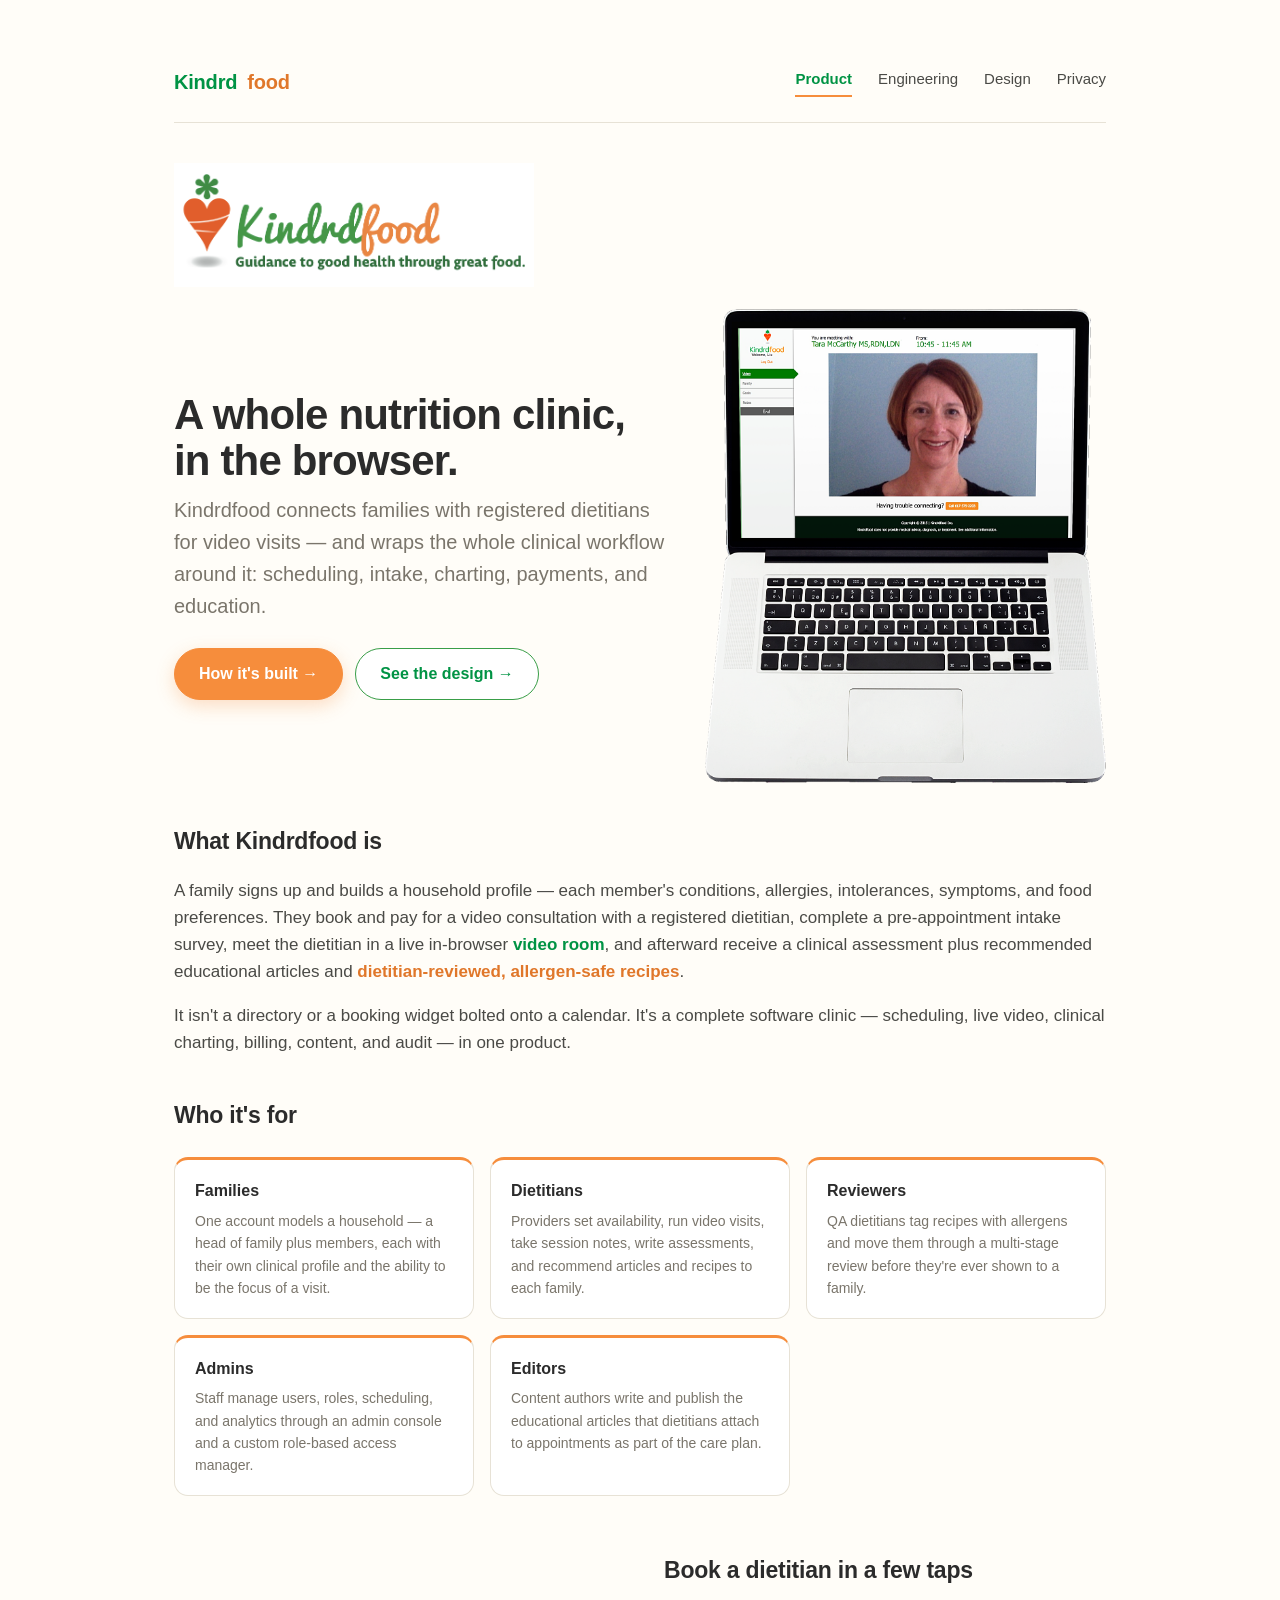
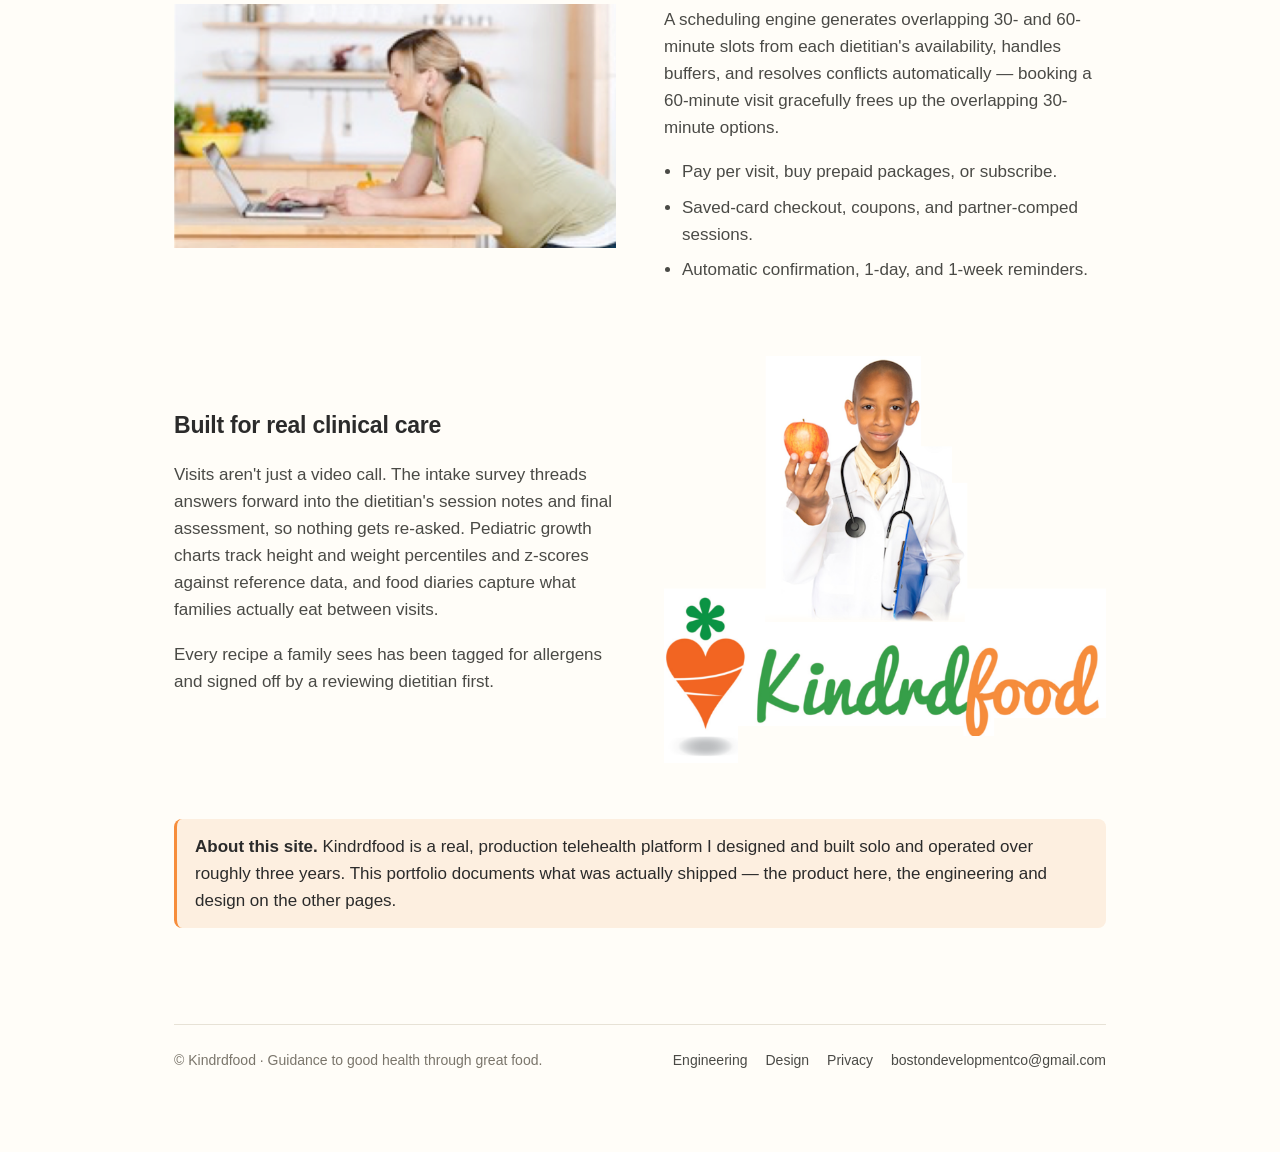
==== index.html @ 62907e41 "Kindrdfood portfolio site — Product, Engineering, Design Static showcase of the Kindrdfood telehealt" ====
<!doctype html>
<html lang="en">
  <head>
    <meta charset="utf-8" />
    <meta name="viewport" content="width=device-width, initial-scale=1" />
    <title>Kindrdfood — telehealth nutrition care for families</title>
    <meta
      name="description"
      content="Kindrdfood is a video-first telehealth nutrition platform connecting families with registered dietitians — scheduling, live video visits, clinical charting, payments, and dietitian-reviewed recipes. Designed and built solo."
    />
    <link rel="icon" type="image/jpeg" href="assets/favicon.jpg" />
    <link rel="apple-touch-icon" href="assets/favicon.jpg" />
    <meta name="theme-color" content="#F68D3C" />
    <link rel="stylesheet" href="styles.css" />
  </head>
  <body>
    <main class="page wide">
      <nav class="site-nav" aria-label="Primary">
        <a class="nav-brand" href="index.html">
          <span class="brand-k">Kindrd</span><span class="brand-f">food</span>
        </a>
        <div class="nav-links">
          <a href="index.html" class="active">Product</a>
          <a href="engineering.html">Engineering</a>
          <a href="design.html">Design</a>
          <a href="privacy.html">Privacy</a>
        </div>
      </nav>

      <header class="hero">
        <img class="hero-logo" src="assets/kindrdfood-logo.png"
             alt="Kindrdfood — guidance to good health through great food" />
        <div class="hero-grid">
          <div class="hero-copy">
            <h1>A whole nutrition clinic, in the browser.</h1>
            <p class="lede">
              Kindrdfood connects families with registered dietitians for video
              visits — and wraps the whole clinical workflow around it:
              scheduling, intake, charting, payments, and education.
            </p>
            <div class="cta-row">
              <a class="btn" href="engineering.html">How it's built →</a>
              <a class="btn btn-secondary" href="design.html">See the design →</a>
            </div>
          </div>
          <div class="hero-visual">
            <div class="screenshot">
              <img src="assets/screen-video-room.png"
                   alt="The live Kindrdfood video consultation room — a family meeting their registered dietitian, Tara McCarthy, MS, RD, LDN, in the browser." />
            </div>
          </div>
        </div>
      </header>

      <!-- What it is ----------------------------------------------------- -->
      <section>
        <h2>What Kindrdfood is</h2>
        <p>
          A family signs up and builds a household profile — each member's
          conditions, allergies, intolerances, symptoms, and food preferences.
          They book and pay for a video consultation with a registered
          dietitian, complete a pre-appointment intake survey, meet the
          dietitian in a live in-browser <span class="accent-g">video room</span>,
          and afterward receive a clinical assessment plus recommended
          educational articles and <span class="accent-o">dietitian-reviewed,
          allergen-safe recipes</span>.
        </p>
        <p>
          It isn't a directory or a booking widget bolted onto a calendar. It's
          a complete software clinic — scheduling, live video, clinical
          charting, billing, content, and audit — in one product.
        </p>
      </section>

      <!-- Who it's for --------------------------------------------------- -->
      <section>
        <h2>Who it's for</h2>
        <div class="persona-grid">
          <div class="persona">
            <h3>Families</h3>
            <p>One account models a household — a head of family plus members, each with their own clinical profile and the ability to be the focus of a visit.</p>
          </div>
          <div class="persona">
            <h3>Dietitians</h3>
            <p>Providers set availability, run video visits, take session notes, write assessments, and recommend articles and recipes to each family.</p>
          </div>
          <div class="persona">
            <h3>Reviewers</h3>
            <p>QA dietitians tag recipes with allergens and move them through a multi-stage review before they're ever shown to a family.</p>
          </div>
          <div class="persona">
            <h3>Admins</h3>
            <p>Staff manage users, roles, scheduling, and analytics through an admin console and a custom role-based access manager.</p>
          </div>
          <div class="persona">
            <h3>Editors</h3>
            <p>Content authors write and publish the educational articles that dietitians attach to appointments as part of the care plan.</p>
          </div>
        </div>
      </section>

      <!-- Capabilities (feature rows) ------------------------------------ -->
      <section class="feature-row">
        <div class="feature-shot">
          <div class="screenshot">
            <img src="assets/illus-computer-kitchen.png"
                 alt="Kindrdfood on a laptop in the kitchen — booking a dietitian video visit from home." />
          </div>
        </div>
        <div class="feature-copy">
          <h2>Book a dietitian in a few taps</h2>
          <p>
            A scheduling engine generates overlapping 30- and 60-minute slots
            from each dietitian's availability, handles buffers, and resolves
            conflicts automatically — booking a 60-minute visit gracefully
            frees up the overlapping 30-minute options.
          </p>
          <ul>
            <li>Pay per visit, buy prepaid packages, or subscribe.</li>
            <li>Saved-card checkout, coupons, and partner-comped sessions.</li>
            <li>Automatic confirmation, 1-day, and 1-week reminders.</li>
          </ul>
        </div>
      </section>

      <section class="feature-row reverse">
        <div class="feature-shot">
          <div class="screenshot">
            <img src="assets/illus-kid-doctor.png"
                 alt="A child in a lab coat holding an apple, beside the Kindrdfood logo — pediatric nutrition care." />
          </div>
        </div>
        <div class="feature-copy">
          <h2>Built for real clinical care</h2>
          <p>
            Visits aren't just a video call. The intake survey threads answers
            forward into the dietitian's session notes and final assessment, so
            nothing gets re-asked. Pediatric growth charts track height and
            weight percentiles and z-scores against reference data, and food
            diaries capture what families actually eat between visits.
          </p>
          <p>
            Every recipe a family sees has been tagged for allergens and signed
            off by a reviewing dietitian first.
          </p>
        </div>
      </section>

      <!-- Honest framing ------------------------------------------------- -->
      <section class="callout">
        <p>
          <strong>About this site.</strong> Kindrdfood is a real, production
          telehealth platform I designed and built solo and operated over
          roughly three years. This portfolio documents what was actually
          shipped — the product here, the engineering and design on the other
          pages.
        </p>
      </section>

      <footer class="site-footer">
        <p>© Kindrdfood · Guidance to good health through great food.</p>
        <div class="footer-links">
          <a href="engineering.html">Engineering</a>
          <a href="design.html">Design</a>
          <a href="privacy.html">Privacy</a>
          <a href="mailto:bostondevelopmentco@gmail.com">bostondevelopmentco@gmail.com</a>
        </div>
      </footer>
    </main>
  </body>
</html>
---- styles.css ----
:root {
  /* Real Kindrdfood brand palette — pulled from the production app's
     stylesheets and logo: carrot orange + two greens, warm neutrals. */
  --ink:       #2B2B2B;   /* text primary (legacy #2b2b2b) */
  --ink-soft:  #4A4A46;   /* slightly softer body copy */
  --muted:     #7A756B;   /* secondary text */
  --rule:      #E7E2D6;   /* warm divider */
  --bg:        #FFFDF8;   /* warm off-white page */
  --surface:   #FFFFFF;   /* card surface */
  --surface-warm: #FBF5EA;/* soft warm fill */

  /* Brand — carrot orange (primary) */
  --carrot:       #F68D3C;
  --carrot-deep:  #E0772A;  /* hover / pressed */
  --carrot-soft:  #FDEFE0;  /* light fills */

  /* Brand — green (Kindrd wordmark + leaf) */
  --green:        #399E48;
  --green-deep:   #009344;
  --green-soft:   #E8F3E7;

  --link: var(--green-deep);
}

* { box-sizing: border-box; }

html, body {
  margin: 0;
  padding: 0;
  background: var(--bg);
  color: var(--ink);
  font-family: -apple-system, BlinkMacSystemFont, "Segoe UI", Roboto,
    "Helvetica Neue", Arial, sans-serif;
  font-size: 17px;
  line-height: 1.6;
  -webkit-font-smoothing: antialiased;
}

.page {
  max-width: 720px;
  margin: 0 auto;
  padding: 48px 24px 80px;
}
.page.wide { max-width: 980px; }

.prose { max-width: 720px; margin: 0 auto; }

h1 {
  font-size: 42px;
  font-weight: 800;
  letter-spacing: -0.02em;
  margin: 0 0 10px;
  color: var(--ink);
  line-height: 1.1;
}
.lede { color: var(--muted); font-size: 20px; margin: 0; }

h2 {
  font-size: 23px;
  font-weight: 700;
  margin: 40px 0 12px;
  color: var(--ink);
  letter-spacing: -0.01em;
}
h3 { font-size: 17px; font-weight: 700; margin: 24px 0 8px; color: var(--ink); }

p, li { color: var(--ink-soft); }

a { color: var(--link); text-decoration: none; }
a:hover { text-decoration: underline; }

.meta { color: var(--muted); font-size: 14px; margin-top: 4px; }

/* Accent emphasis words */
.accent-o { color: var(--carrot-deep); font-weight: 600; }
.accent-g { color: var(--green-deep); font-weight: 600; }

/* Top nav -------------------------------------------------------------- */
.site-nav {
  display: flex;
  align-items: center;
  justify-content: space-between;
  padding: 18px 0 24px;
  border-bottom: 1px solid var(--rule);
  margin-bottom: 40px;
  gap: 16px;
}
.nav-brand {
  display: flex;
  align-items: center;
  gap: 10px;
  font-size: 20px;
  font-weight: 800;
  letter-spacing: -0.01em;
  color: var(--ink);
}
.nav-brand:hover { text-decoration: none; }
.nav-brand img { height: 30px; width: auto; display: block; }
.nav-brand .brand-k { color: var(--green-deep); }
.nav-brand .brand-f { color: var(--carrot-deep); }
.nav-links { display: flex; gap: 26px; }
.nav-links a {
  color: var(--ink-soft);
  font-size: 15px;
  padding-bottom: 4px;
  border-bottom: 2px solid transparent;
}
.nav-links a:hover { color: var(--ink); text-decoration: none; }
.nav-links a.active {
  color: var(--green-deep);
  font-weight: 700;
  border-bottom-color: var(--carrot);
}

/* Footer --------------------------------------------------------------- */
.site-footer {
  margin-top: 96px;
  padding-top: 24px;
  border-top: 1px solid var(--rule);
  color: var(--muted);
  font-size: 14px;
  display: flex;
  flex-wrap: wrap;
  gap: 12px 24px;
  justify-content: space-between;
  align-items: baseline;
}
.site-footer p { margin: 0; color: var(--muted); }
.site-footer .footer-links { display: flex; gap: 18px; flex-wrap: wrap; }
.site-footer a { color: var(--ink-soft); }

/* Kicker + page lede --------------------------------------------------- */
.kicker {
  text-transform: uppercase;
  letter-spacing: 0.12em;
  font-size: 12px;
  font-weight: 700;
  color: var(--carrot-deep);
  margin-bottom: 14px;
}
.page-lede {
  font-size: 21px;
  line-height: 1.5;
  color: var(--ink-soft);
  max-width: 740px;
  margin: 0 0 8px;
}

/* Hero ----------------------------------------------------------------- */
.hero { margin-bottom: 28px; }
.hero-logo { max-width: 360px; width: 100%; height: auto; margin: 0 0 22px; display: block; }
.hero-grid {
  display: grid;
  grid-template-columns: 1.1fr 0.9fr;
  gap: 40px;
  align-items: center;
}
.hero-grid .hero-visual img {
  width: 100%; height: auto; display: block;
  border-radius: 16px;
}
@media (max-width: 760px) {
  .hero-grid { grid-template-columns: 1fr; gap: 24px; }
}

/* CTA row + buttons ---------------------------------------------------- */
.cta-row { display: flex; flex-wrap: wrap; gap: 12px; margin-top: 26px; }
.btn {
  display: inline-block;
  padding: 12px 24px;
  border-radius: 999px;
  font-size: 16px;
  font-weight: 700;
  background: var(--carrot);
  color: #fff;
  border: 1px solid var(--carrot);
  box-shadow: 0 6px 18px rgba(246, 141, 60, 0.28);
  transition: background-color .15s ease, border-color .15s ease,
    transform .15s ease, box-shadow .15s ease;
}
.btn:hover {
  text-decoration: none;
  background: var(--carrot-deep);
  border-color: var(--carrot-deep);
  color: #fff;
  transform: translateY(-1px);
  box-shadow: 0 8px 22px rgba(224, 119, 42, 0.34);
}
.btn:active { transform: translateY(0); box-shadow: 0 4px 12px rgba(224, 119, 42, 0.24); }
.btn-secondary {
  background: #fff;
  color: var(--green-deep);
  border: 1px solid var(--green);
  box-shadow: none;
}
.btn-secondary:hover {
  background: var(--green-soft);
  color: var(--green-deep);
  border-color: var(--green-deep);
  box-shadow: none;
}

/* Screenshot / illustration containers --------------------------------- */
.screenshot img, .feature-shot img, .inline-shot img {
  display: block; width: 100%; height: auto;
}
.screenshot-strip {
  display: grid;
  grid-template-columns: repeat(3, 1fr);
  gap: 20px;
  margin: 32px 0 8px;
}
@media (max-width: 720px) { .screenshot-strip { grid-template-columns: 1fr; } }

/* Aspect-ratio placeholder (for screenshots to be supplied) ------------ */
.placeholder {
  background:
    repeating-linear-gradient(135deg, var(--carrot-soft) 0 14px, #fff 14px 28px);
  border: 1px dashed var(--rule);
  border-radius: 14px;
  display: flex;
  flex-direction: column;
  align-items: center;
  justify-content: center;
  text-align: center;
  color: var(--muted);
  font-size: 13px;
  padding: 18px;
  gap: 4px;
}
.placeholder.ar-wide   { aspect-ratio: 16 / 10; }
.placeholder.ar-square { aspect-ratio: 1 / 1; }
.placeholder .ph-tag {
  font-size: 11px; text-transform: uppercase; letter-spacing: .1em;
  color: var(--carrot-deep); font-weight: 700;
}

/* Feature rows (alternating image / copy) ------------------------------ */
.feature-row {
  display: grid;
  grid-template-columns: 1fr 1fr;
  gap: 48px;
  align-items: center;
  margin: 56px 0;
}
.feature-row.reverse > .feature-shot { order: 2; }
.feature-row .feature-copy h2 { margin-top: 0; }
.feature-row .feature-copy ol, .feature-row .feature-copy ul { padding-left: 18px; }
.feature-row .feature-copy li { margin: 8px 0; }
@media (max-width: 760px) {
  .feature-row { grid-template-columns: 1fr; gap: 28px; }
  .feature-row.reverse > .feature-shot { order: 0; }
}

/* Stat grid ------------------------------------------------------------ */
.stat-grid {
  display: grid;
  grid-template-columns: repeat(3, 1fr);
  gap: 16px;
  margin: 32px 0 48px;
}
.stat {
  background: var(--surface);
  border: 1px solid var(--rule);
  border-radius: 16px;
  padding: 20px 22px;
}
.stat-num {
  font-size: 32px; font-weight: 800; letter-spacing: -0.02em;
  color: var(--green-deep); display: block; line-height: 1.1;
}
.stat-label { font-size: 13px; color: var(--muted); margin-top: 6px; display: block; line-height: 1.45; }
@media (max-width: 720px) { .stat-grid { grid-template-columns: 1fr 1fr; } }

/* Cards ---------------------------------------------------------------- */
.card {
  background: var(--surface);
  border: 1px solid var(--rule);
  border-radius: 20px;
  padding: 28px 30px;
  margin: 24px 0;
}
.card > h2:first-child, .card > h3:first-child { margin-top: 0; }

/* Persona grid --------------------------------------------------------- */
.persona-grid {
  display: grid;
  grid-template-columns: repeat(3, 1fr);
  gap: 16px;
  margin: 24px 0;
}
.persona {
  background: var(--surface);
  border: 1px solid var(--rule);
  border-top: 3px solid var(--carrot);
  border-radius: 14px;
  padding: 18px 20px;
}
.persona h3 { margin: 0 0 6px; font-size: 16px; }
.persona p { margin: 0; font-size: 14px; color: var(--muted); }
@media (max-width: 720px) { .persona-grid { grid-template-columns: 1fr; } }

/* Hero-engine cards ---------------------------------------------------- */
.engine {
  background: var(--surface);
  border: 1px solid var(--rule);
  border-left: 4px solid var(--green);
  border-radius: 14px;
  padding: 22px 24px;
  margin: 16px 0;
}
.engine h3 { margin: 0 0 6px; font-size: 18px; }
.engine .engine-num {
  display: inline-block;
  font-size: 12px; font-weight: 800; letter-spacing: .08em;
  color: var(--carrot-deep);
  text-transform: uppercase;
  margin-bottom: 4px;
}
.engine p { margin: 0; font-size: 15px; }

/* Tech stack groups + pills ------------------------------------------- */
.stack-group { margin: 18px 0; }
.stack-group h3 {
  font-size: 13px; text-transform: uppercase; letter-spacing: 0.08em;
  color: var(--muted); margin: 0 0 10px; font-weight: 700;
}
.tech-tags { display: flex; flex-wrap: wrap; gap: 8px; }
.tech-tag {
  display: inline-block;
  padding: 6px 12px;
  border-radius: 999px;
  background: var(--surface-warm);
  border: 1px solid var(--rule);
  font-size: 13px;
  color: var(--ink-soft);
  font-variant-numeric: tabular-nums;
}

/* Pipeline stages ------------------------------------------------------ */
.pipeline { margin: 16px 0 8px; padding: 0; list-style: none; counter-reset: stage; }
.pipeline-stage { position: relative; padding: 12px 0 20px 56px; counter-increment: stage; }
.pipeline-stage::before {
  content: counter(stage);
  position: absolute; left: 0; top: 8px;
  width: 36px; height: 36px; border-radius: 50%;
  background: var(--green-deep); color: #fff;
  font-size: 14px; font-weight: 700;
  display: flex; align-items: center; justify-content: center;
}
.pipeline-stage::after {
  content: ""; position: absolute; left: 17px; top: 50px; bottom: -4px;
  width: 2px; background: var(--rule);
}
.pipeline-stage:last-child::after { display: none; }
.pipeline-stage h3 { margin: 0 0 4px; font-size: 16px; }
.pipeline-stage p { margin: 0; font-size: 15px; }

/* Swatches (design page) ---------------------------------------------- */
.swatch-grid {
  display: grid;
  grid-template-columns: repeat(auto-fit, minmax(120px, 1fr));
  gap: 12px;
  margin: 20px 0 8px;
}
.swatch {
  border: 1px solid var(--rule);
  border-radius: 12px;
  overflow: hidden;
  background: var(--surface);
}
.swatch .chip { height: 64px; }
.swatch .label { padding: 8px 12px; font-size: 12px; }
.swatch .label b { display: block; color: var(--ink); font-size: 13px; }
.swatch .label span { color: var(--muted); font-variant-numeric: tabular-nums; }

/* Inline code ---------------------------------------------------------- */
code.path, code {
  font-family: ui-monospace, SFMono-Regular, Menlo, Consolas, monospace;
  font-size: 0.88em;
  background: var(--surface-warm);
  border: 1px solid var(--rule);
  border-radius: 4px;
  padding: 1px 6px;
  color: var(--ink);
  overflow-wrap: anywhere;
  word-break: break-word;
}

/* Callout -------------------------------------------------------------- */
.callout {
  background: var(--carrot-soft);
  border-left: 3px solid var(--carrot);
  padding: 14px 18px;
  margin: 20px 0;
  border-radius: 8px;
}
.callout p { margin: 0; color: var(--ink); }

/* Tables --------------------------------------------------------------- */
table { width: 100%; border-collapse: collapse; margin: 16px 0 24px; font-size: 15px; }
th, td { text-align: left; padding: 10px 12px; border-bottom: 1px solid var(--rule); vertical-align: top; }
th { font-weight: 700; color: var(--ink); background: var(--green-soft); }

/* Closing block -------------------------------------------------------- */
.closing {
  margin-top: 64px;
  padding: 36px 30px;
  background: var(--surface-warm);
  border-radius: 20px;
  border: 1px solid var(--rule);
}
.closing h2 { margin-top: 0; }
.closing .contact-row { display: flex; flex-wrap: wrap; gap: 18px; margin-top: 16px; font-size: 15px; }

/* Responsive ----------------------------------------------------------- */
@media (max-width: 640px) {
  .page { padding: 32px 20px 64px; }
  .site-nav { padding: 14px 0 18px; margin-bottom: 28px; }
  .nav-links { gap: 18px; }
  .nav-links a { font-size: 14px; }
  h1 { font-size: 34px; }
  .page-lede { font-size: 19px; }
  .lede { font-size: 18px; }
  h2 { font-size: 21px; }
  .stat-num { font-size: 28px; }
  .card { padding: 22px 20px; border-radius: 16px; }
  .closing { padding: 28px 22px; }
  .pipeline-stage { padding-left: 48px; }
}
@media (max-width: 420px) {
  .page { padding: 24px 16px 56px; }
  .site-nav { flex-direction: column; align-items: center; gap: 12px; }
  .nav-links { flex-wrap: wrap; justify-content: center; gap: 8px 20px; width: 100%; }
  h1 { font-size: 30px; }
  .cta-row { flex-direction: column; align-items: stretch; }
  .btn { text-align: center; }
  .stat-grid { grid-template-columns: 1fr; }
  .site-footer { flex-direction: column; align-items: center; text-align: center; gap: 10px; }
  .site-footer .footer-links { justify-content: center; }
}
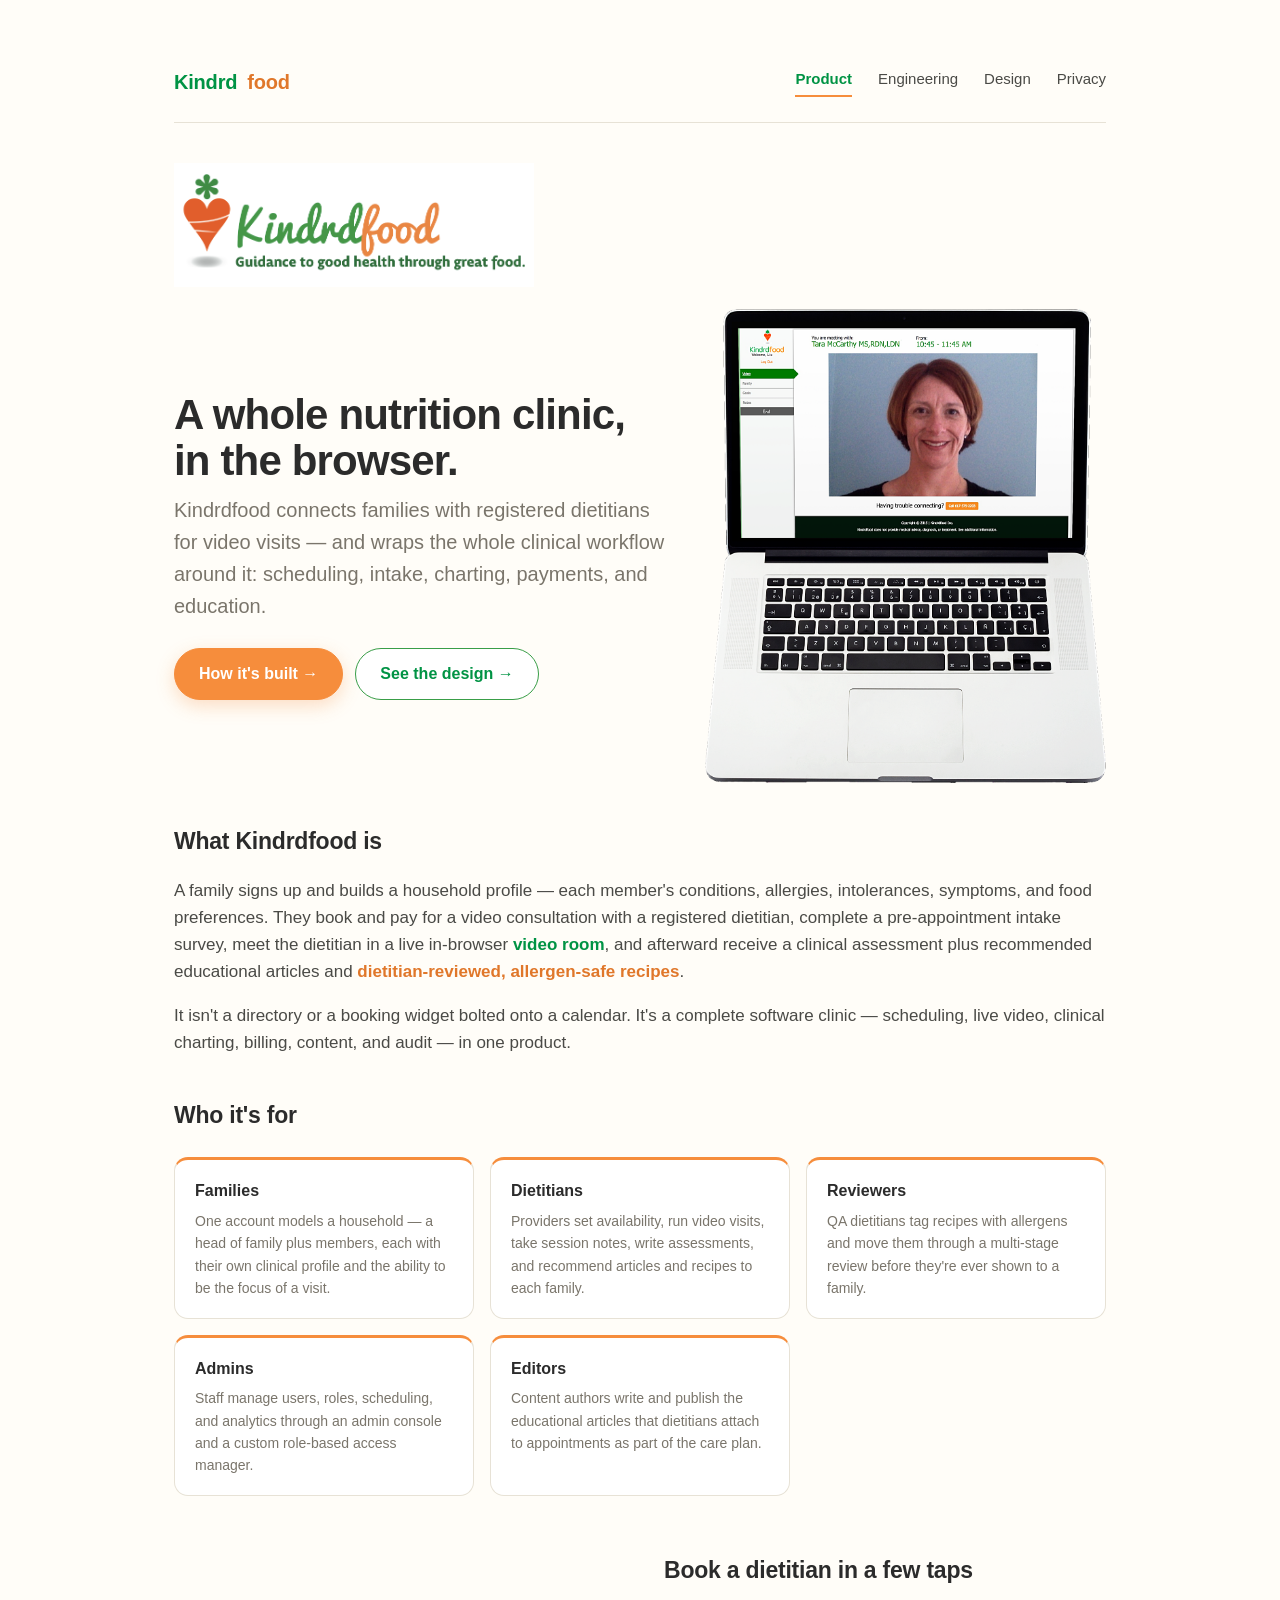
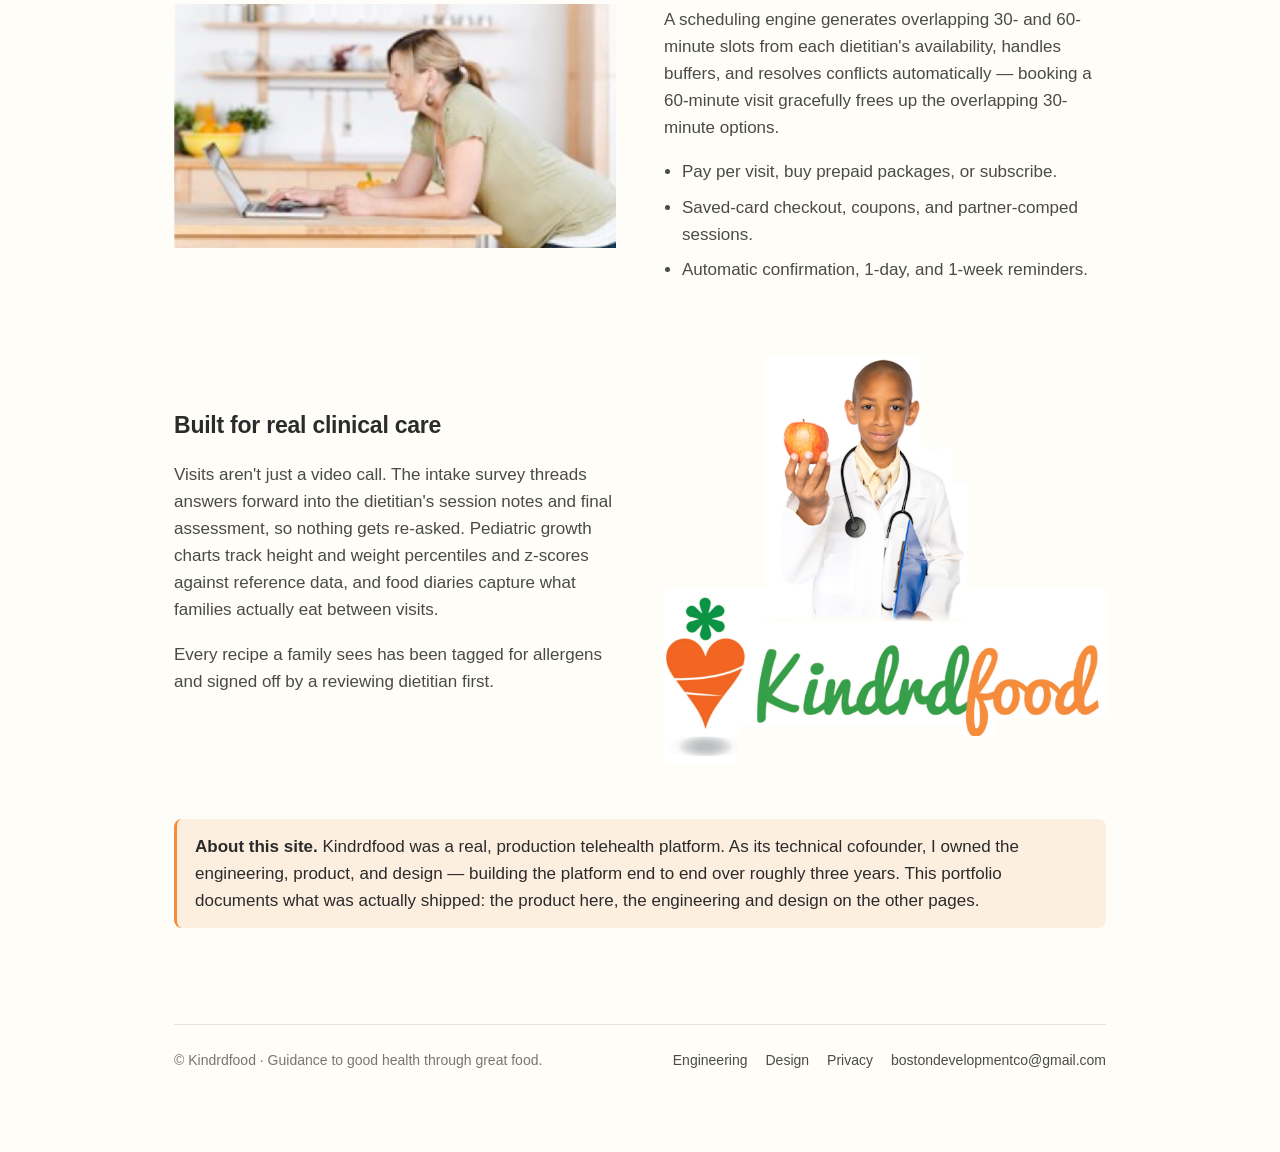
==== commit 5d55a1a4: "Reframe ownership as technical cofounder; remove nonexistent domain Replace solo/sole-operator langu" ====
--- a/index.html
+++ b/index.html
@@ -6,7 +6,7 @@
     <title>Kindrdfood — telehealth nutrition care for families</title>
     <meta
       name="description"
-      content="Kindrdfood is a video-first telehealth nutrition platform connecting families with registered dietitians — scheduling, live video visits, clinical charting, payments, and dietitian-reviewed recipes. Designed and built solo."
+      content="Kindrdfood is a video-first telehealth nutrition platform connecting families with registered dietitians — scheduling, live video visits, clinical charting, payments, and dietitian-reviewed recipes. Built by its technical cofounder."
     />
     <link rel="icon" type="image/jpeg" href="assets/favicon.jpg" />
     <link rel="apple-touch-icon" href="assets/favicon.jpg" />
@@ -149,10 +149,11 @@
       <!-- Honest framing ------------------------------------------------- -->
       <section class="callout">
         <p>
-          <strong>About this site.</strong> Kindrdfood is a real, production
-          telehealth platform I designed and built solo and operated over
-          roughly three years. This portfolio documents what was actually
-          shipped — the product here, the engineering and design on the other
+          <strong>About this site.</strong> Kindrdfood was a real, production
+          telehealth platform. As its technical cofounder, I owned the
+          engineering, product, and design — building the platform end to end
+          over roughly three years. This portfolio documents what was actually
+          shipped: the product here, the engineering and design on the other
           pages.
         </p>
       </section>
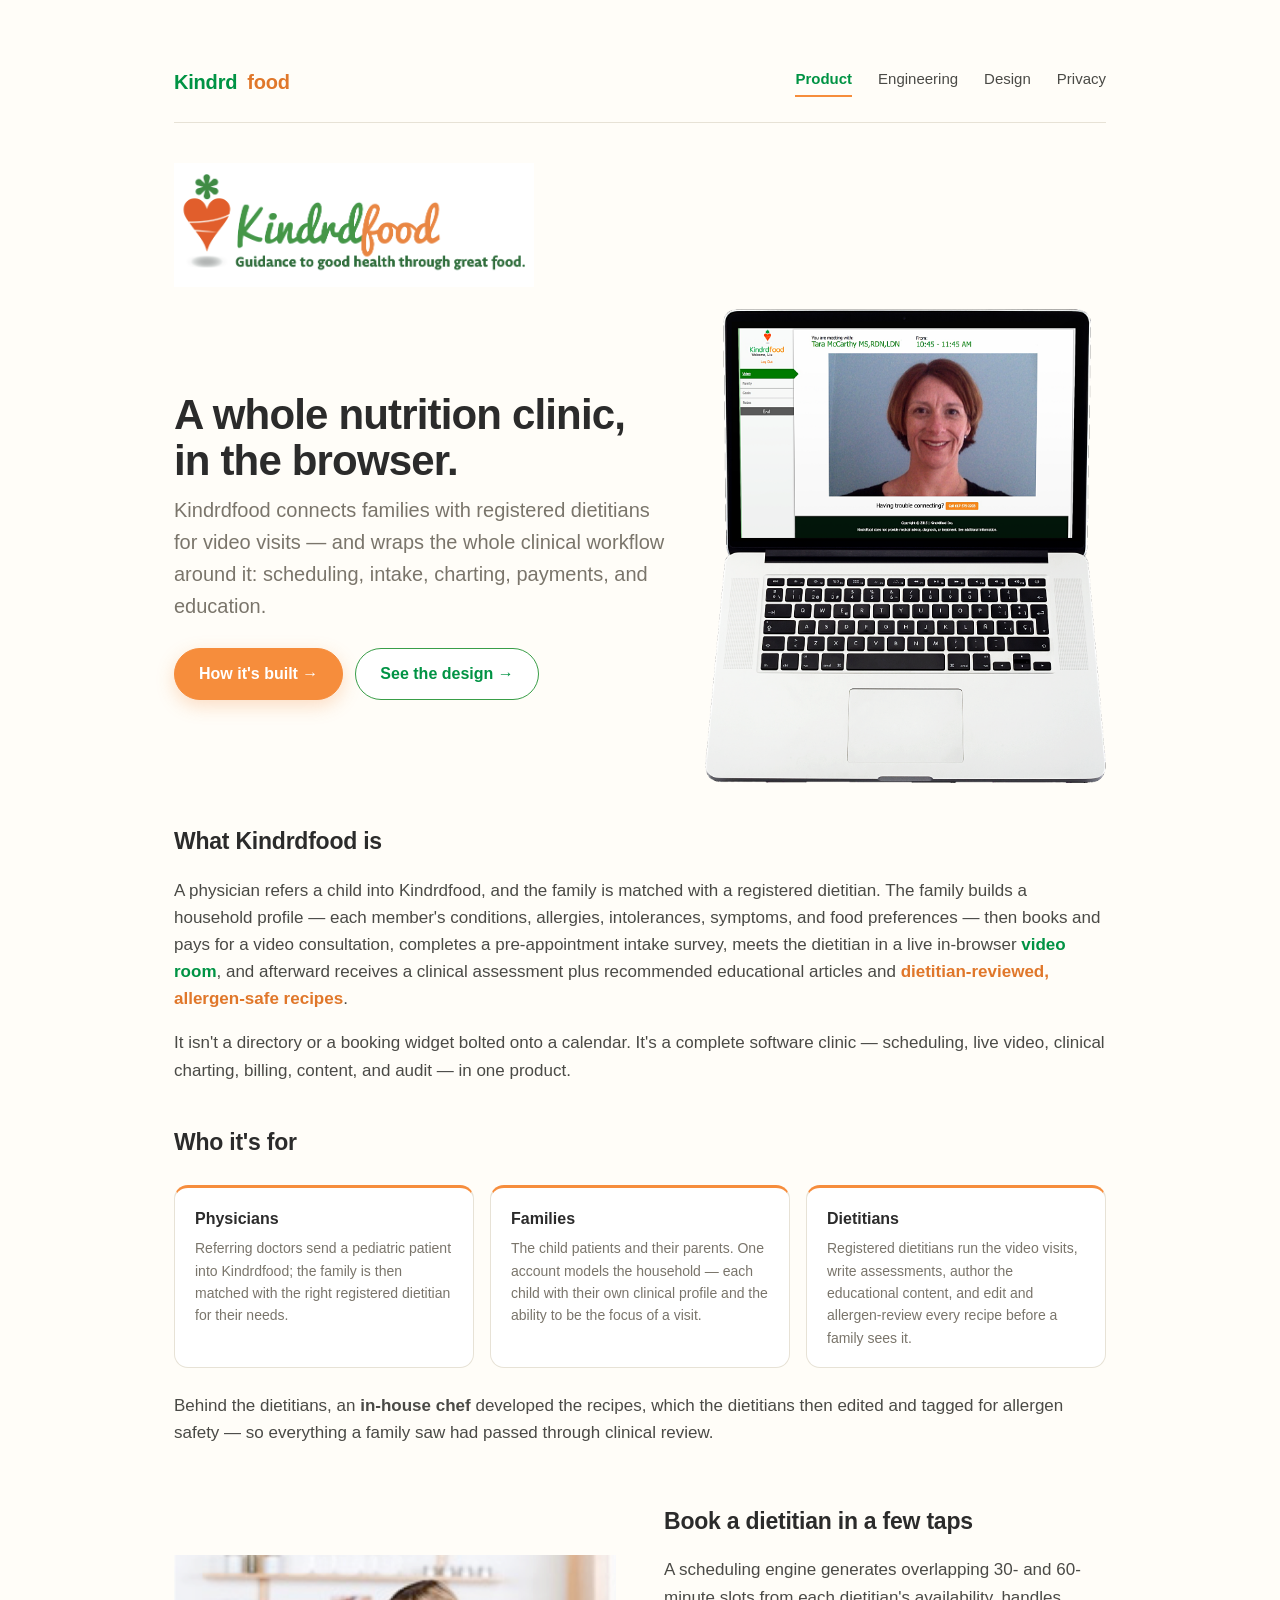
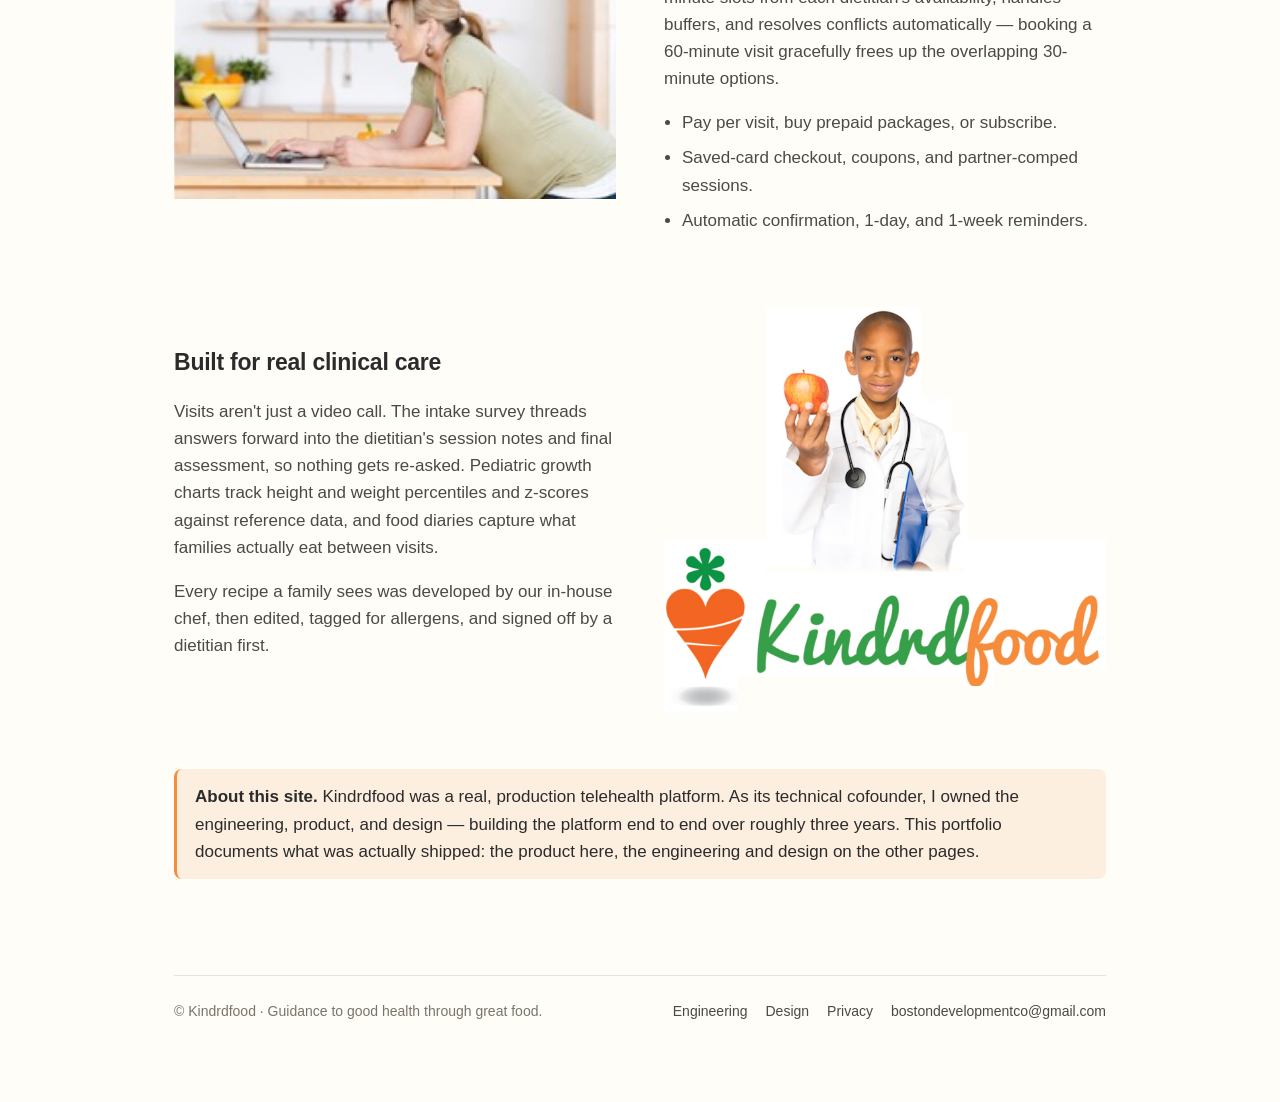
==== commit 8dced2f0: "Correct personas: physician referral → dietitian match → family Replace the over-listed persona set " ====
--- a/index.html
+++ b/index.html
@@ -56,14 +56,15 @@
       <section>
         <h2>What Kindrdfood is</h2>
         <p>
-          A family signs up and builds a household profile — each member's
-          conditions, allergies, intolerances, symptoms, and food preferences.
-          They book and pay for a video consultation with a registered
-          dietitian, complete a pre-appointment intake survey, meet the
-          dietitian in a live in-browser <span class="accent-g">video room</span>,
-          and afterward receive a clinical assessment plus recommended
-          educational articles and <span class="accent-o">dietitian-reviewed,
-          allergen-safe recipes</span>.
+          A physician refers a child into Kindrdfood, and the family is matched
+          with a registered dietitian. The family builds a household profile —
+          each member's conditions, allergies, intolerances, symptoms, and food
+          preferences — then books and pays for a video consultation, completes
+          a pre-appointment intake survey, meets the dietitian in a live
+          in-browser <span class="accent-g">video room</span>, and afterward
+          receives a clinical assessment plus recommended educational articles
+          and <span class="accent-o">dietitian-reviewed, allergen-safe
+          recipes</span>.
         </p>
         <p>
           It isn't a directory or a booking widget bolted onto a calendar. It's
@@ -77,26 +78,24 @@
         <h2>Who it's for</h2>
         <div class="persona-grid">
           <div class="persona">
+            <h3>Physicians</h3>
+            <p>Referring doctors send a pediatric patient into Kindrdfood; the family is then matched with the right registered dietitian for their needs.</p>
+          </div>
+          <div class="persona">
             <h3>Families</h3>
-            <p>One account models a household — a head of family plus members, each with their own clinical profile and the ability to be the focus of a visit.</p>
+            <p>The child patients and their parents. One account models the household — each child with their own clinical profile and the ability to be the focus of a visit.</p>
           </div>
           <div class="persona">
             <h3>Dietitians</h3>
-            <p>Providers set availability, run video visits, take session notes, write assessments, and recommend articles and recipes to each family.</p>
-          </div>
-          <div class="persona">
-            <h3>Reviewers</h3>
-            <p>QA dietitians tag recipes with allergens and move them through a multi-stage review before they're ever shown to a family.</p>
-          </div>
-          <div class="persona">
-            <h3>Admins</h3>
-            <p>Staff manage users, roles, scheduling, and analytics through an admin console and a custom role-based access manager.</p>
-          </div>
-          <div class="persona">
-            <h3>Editors</h3>
-            <p>Content authors write and publish the educational articles that dietitians attach to appointments as part of the care plan.</p>
+            <p>Registered dietitians run the video visits, write assessments, author the educational content, and edit and allergen-review every recipe before a family sees it.</p>
           </div>
         </div>
+        <p>
+          Behind the dietitians, an <strong>in-house chef</strong> developed the
+          recipes, which the dietitians then edited and tagged for allergen
+          safety — so everything a family saw had passed through clinical
+          review.
+        </p>
       </section>
 
       <!-- Capabilities (feature rows) ------------------------------------ -->
@@ -140,8 +139,8 @@
             diaries capture what families actually eat between visits.
           </p>
           <p>
-            Every recipe a family sees has been tagged for allergens and signed
-            off by a reviewing dietitian first.
+            Every recipe a family sees was developed by our in-house chef, then
+            edited, tagged for allergens, and signed off by a dietitian first.
           </p>
         </div>
       </section>
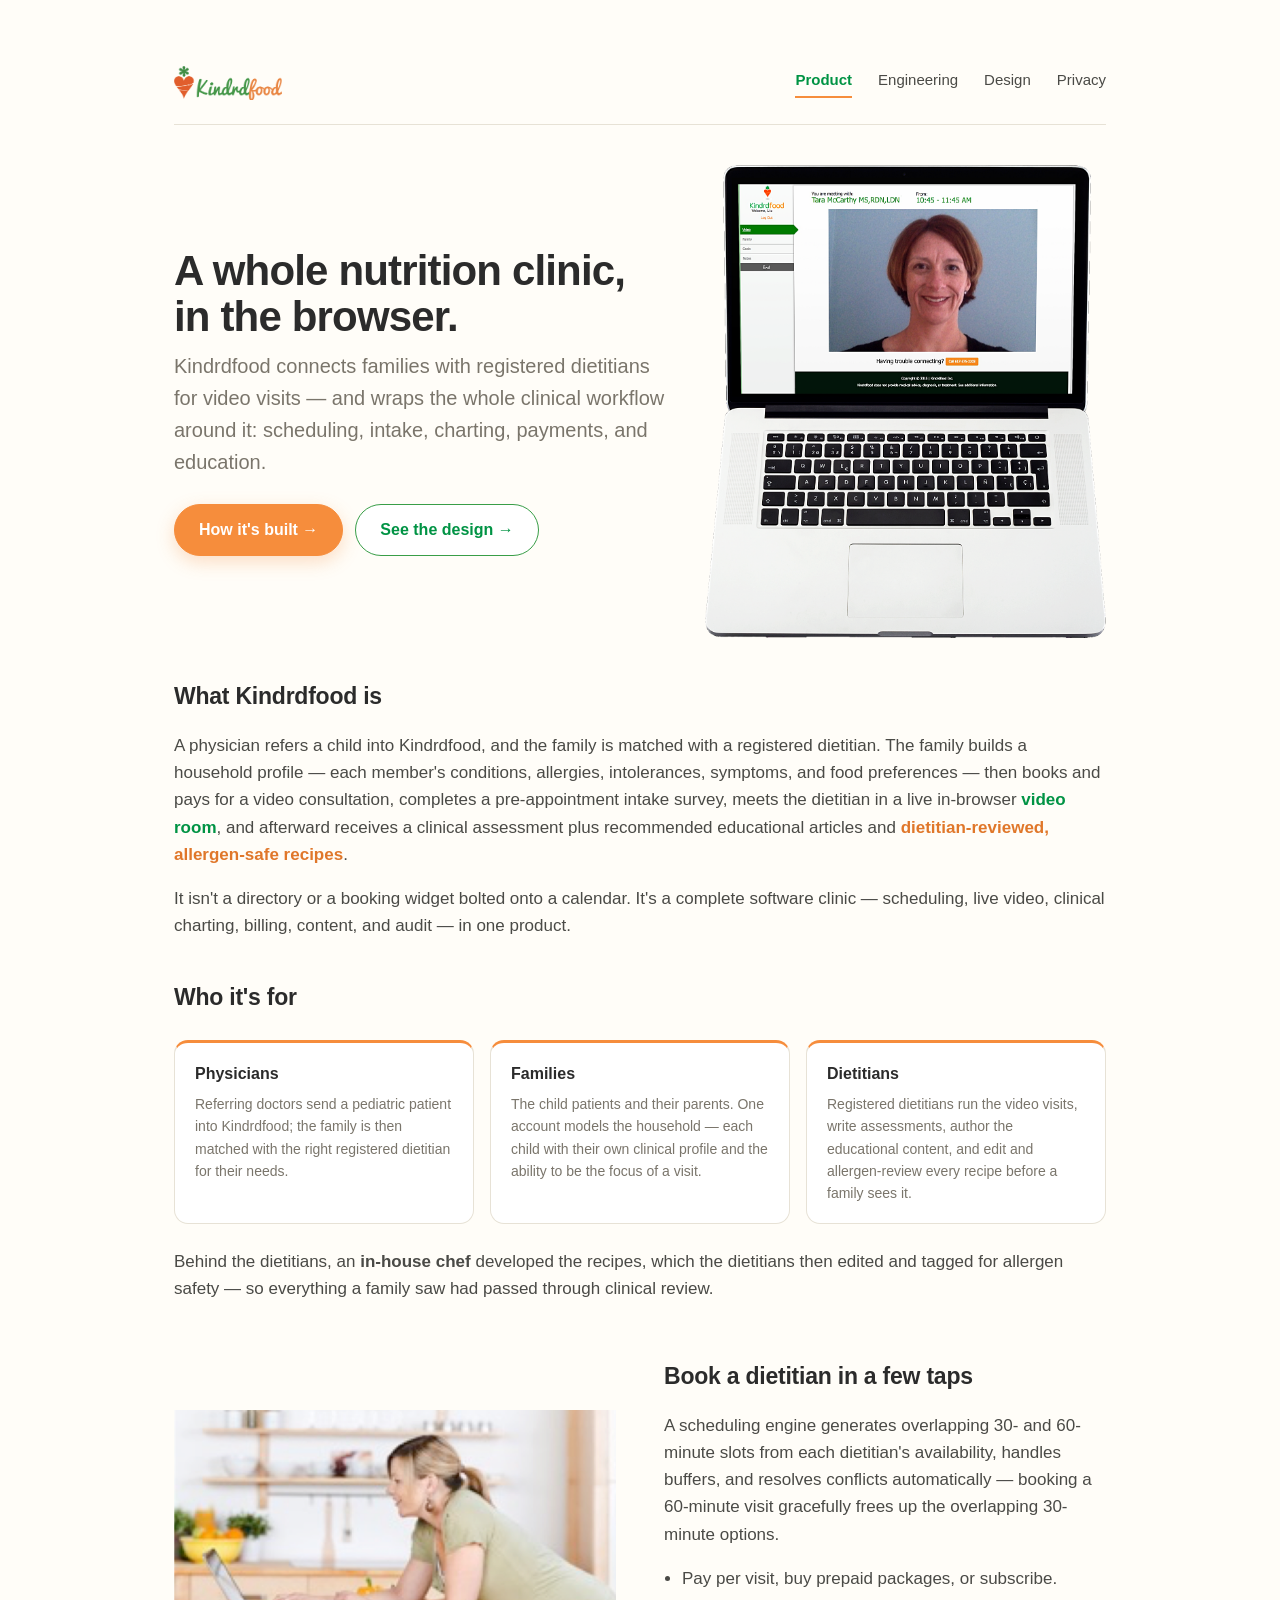
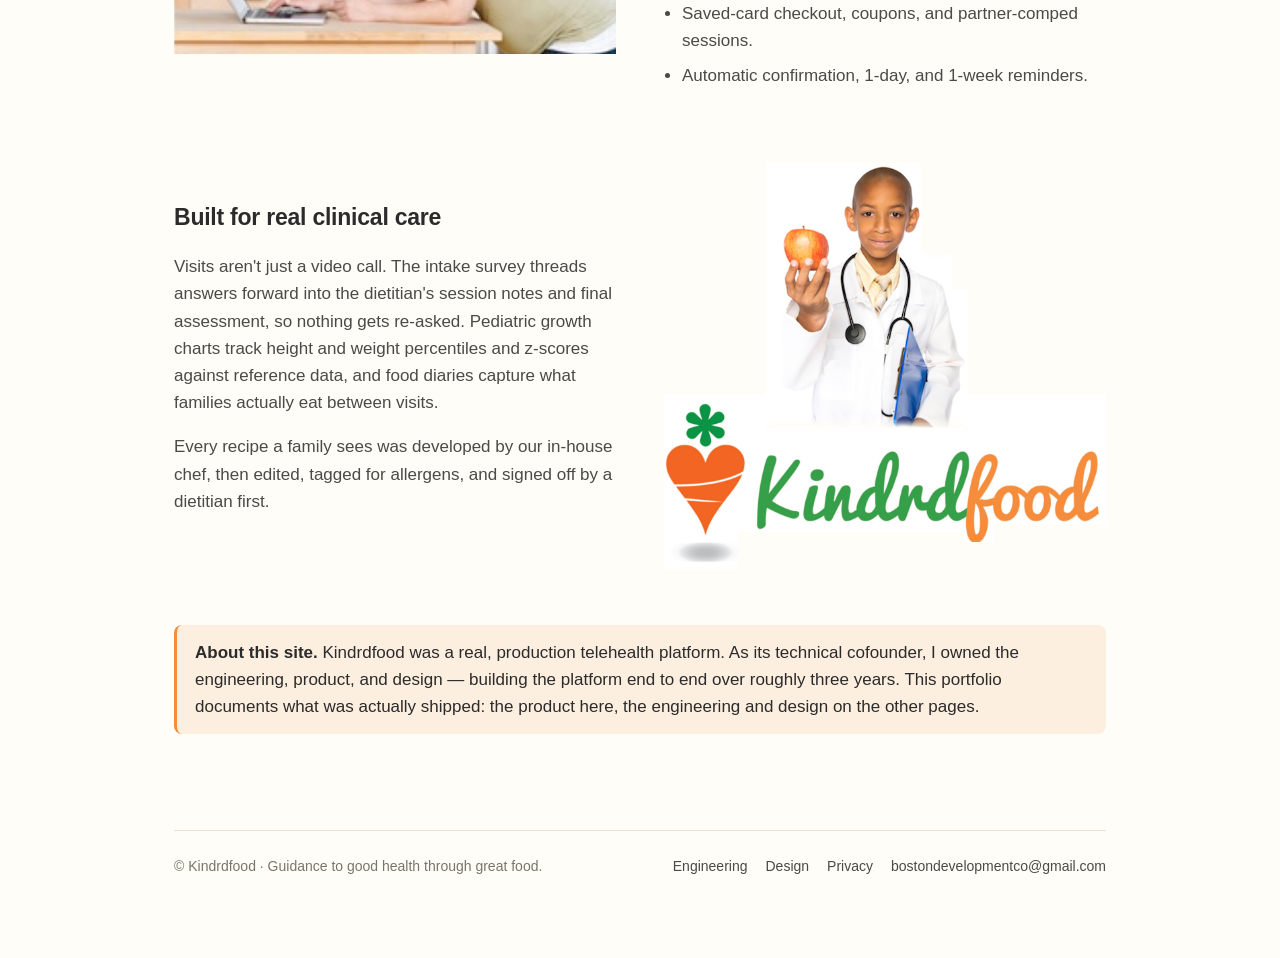
==== commit 05e69c4a: "Use logo image in nav; drop hero logo and interview section Replace the nav text wordmark with a tra" ====
--- a/index.html
+++ b/index.html
@@ -16,8 +16,8 @@
   <body>
     <main class="page wide">
       <nav class="site-nav" aria-label="Primary">
-        <a class="nav-brand" href="index.html">
-          <span class="brand-k">Kindrd</span><span class="brand-f">food</span>
+        <a class="nav-brand" href="index.html" aria-label="Kindrdfood home">
+          <img src="assets/kindrdfood-logo-nav.png" alt="Kindrdfood" />
         </a>
         <div class="nav-links">
           <a href="index.html" class="active">Product</a>
@@ -28,8 +28,6 @@
       </nav>
 
       <header class="hero">
-        <img class="hero-logo" src="assets/kindrdfood-logo.png"
-             alt="Kindrdfood — guidance to good health through great food" />
         <div class="hero-grid">
           <div class="hero-copy">
             <h1>A whole nutrition clinic, in the browser.</h1>
--- a/styles.css
+++ b/styles.css
@@ -95,9 +95,7 @@
   color: var(--ink);
 }
 .nav-brand:hover { text-decoration: none; }
-.nav-brand img { height: 30px; width: auto; display: block; }
-.nav-brand .brand-k { color: var(--green-deep); }
-.nav-brand .brand-f { color: var(--carrot-deep); }
+.nav-brand img { height: 34px; width: auto; display: block; }
 .nav-links { display: flex; gap: 26px; }
 .nav-links a {
   color: var(--ink-soft);
@@ -148,7 +146,6 @@
 
 /* Hero ----------------------------------------------------------------- */
 .hero { margin-bottom: 28px; }
-.hero-logo { max-width: 360px; width: 100%; height: auto; margin: 0 0 22px; display: block; }
 .hero-grid {
   display: grid;
   grid-template-columns: 1.1fr 0.9fr;
